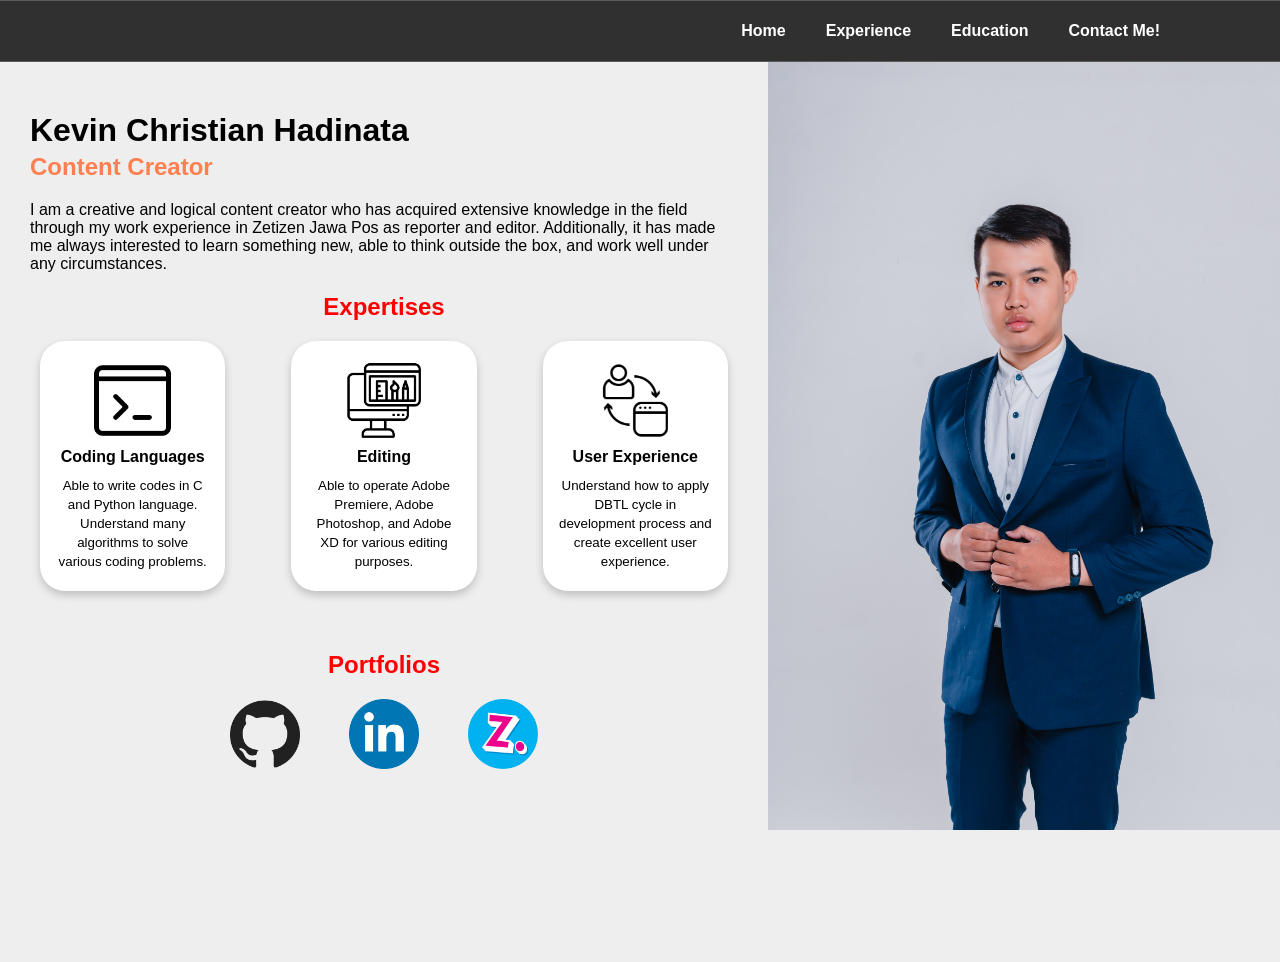
==== index.html @ bb55a336 "Add files via upload" ====
<!doctype html>

<html>

    <head>
        <title>Kevin Christian Hadinata Page</title>
        <meta name="viewport" content="width=device-width, initial-scale=1.0">
        <link rel="stylesheet" href="css/style.css">
    </head>
    
    <body>
    
    <header>
        <nav>
            <ul class="nav">
                <li><a href="index.html">Home</a></li>
                <li><a href="experience.html">Experience</a></li>
                <li><a href="education.html">Education</a></li>
                <li><a href="contact-me.html">Contact Me!</a></li>
            </ul>
        </nav>
    </header>
        
        
    <div class="profile-img">
        <img src="img/DSC08179.jpg">
    </div>
        
    <div class="profile-info">
        <h1>Kevin Christian Hadinata</h1>
        <h2 style="color:coral">Content Creator</h2>
        
        <p class="about">I am a creative and logical content creator who has acquired extensive knowledge in the field through my work experience in Zetizen Jawa Pos as reporter and editor. Additionally, it has made me always interested to learn something new, able to think outside the box, and work well under any circumstances.</p>

        
        <div style="text-align: center;">
        
        <h2 style="margin-top:20px;">Expertises</h2>
        <div class="row">
        <div class="column" style="float:left;">
            <div class="card">
            <img src="img/code.png">
            <p><b>Coding Languages</b></p>
            <small>Able to write codes in C and Python language. Understand many algorithms to solve various coding problems.</small>
        </div>
        </div>
        <div class="column" style="margin: 0 auto;float:none;display: inline-block;">
            <div class="card">
        <img src="img/graphic-design.png">
            <p><b>Editing</b></p>
            <small>Able to operate Adobe Premiere, Adobe Photoshop, and Adobe XD for various editing purposes.</small>
        </div>
        </div>
            
        <div class="column" style="float:right;">
            <div class="card">
        <img src="img/user.png">
            <p><b>User Experience</b></p>
            <small>Understand how to apply DBTL cycle in development process and create excellent user experience.</small>
        </div>
        </div>
        </div>
        </div>
        
        <div class="social-media">
            <h2 style="margin-top:60px;">Portfolios</h2>
            <a href="https://github.com/kevinc45" target="_blank"><img border="0" alt="My Linkedin Page" src="img/logo.png" width="70" height="70" style="float:left; margin: 0px 0px 0px 200px;"></a>
            <a href="https://www.linkedin.com/in/kevinc45/" target="_blank"><img border="0" alt="My Github" src="img/social-linkedin-circle-512.png" width="70" height="70" style="float:none;display: inline-block;"></a>
            <a href="https://zetizen.jawapos.com/profile/public/192" target="_blank"><img border="0" alt="My Writing Portfolio" src="img/zetizenlogo.png" width="70" height="70" style="float:right; margin: 0px 200px 0px 0px;"></a>
        </div>
        
    </div>
    </body>
    
</html>
---- css/style.css ----
*{
    margin:0;
    padding:0;
    box-sizing:border-box;
}

nav{
  width: 100%;
  height: 50px;
  overflow: hidden;
  transition: 0.4s;
  background: rgba(0, 0, 0, .8);
  border-top: 1px solid rgba(255, 255, 255, .2);
  border-bottom: 1px solid rgba(255, 255, 255, .2);
  position: sticky;
  display: block;
  top: 0;
  padding : 30px 100px;
}

nav ul {
  display: flex;
  margin: 0;
  float: right;
}

nav ul li {
  list-style: none;
}

nav ul li a {
  float: right;
  display: block;
  color: #fff;
  padding: 0 20px;
  text-decoration: none;
  font-weight: bold;
  font-family: sans-serif;
  line-height: 0px;
}

nav ul li a:hover{
  color:darkgray;
}

body{
    background: #eee;
    font-family:sans-serif;
}

.profile-img{
    width:40%;
    float:right;
}

.profile-img img{
    max-height: 100%;
    max-width: 100%;
}


.profile-info {
    width:60%;
    height:100vh;
    float:left;
    padding:0 30px;
}

.profile-info h1{
    margin-top:50px;
    margin-bottom:4px;
}

.profile-info h2{
    margin-bottom:20px;
    color: red;
}

.social-media{
    margin-top:20px;
    text-align: center;
}

.social-media a{
  float: none;
  width: 30%;
  padding: 0 15px; 
}

.row img{
    width:50%;
    margin:5px;
    position:relative;
}

.column {
  float: left;
  width: 30%;
  padding: 0 15px;
}

.row {margin: 0 -5px;}

.row:after {
  content: "";
  display: table;
  clear: both;
}

@media screen and (max-width: 600px) {
  .column {
    width: 100%;
    display: block;
    margin-bottom: 20px;
  }
}

.card {
  box-shadow: 0 4px 8px 0 rgba(0, 0, 0, 0.2);
  padding: 16px;
    height: 250px;
  text-align: center;
  background-color: #ffffff;
    border-radius: 25px;
}

.card small{
    padding-top:10px;
    line-height:19px;
    display:block;
}
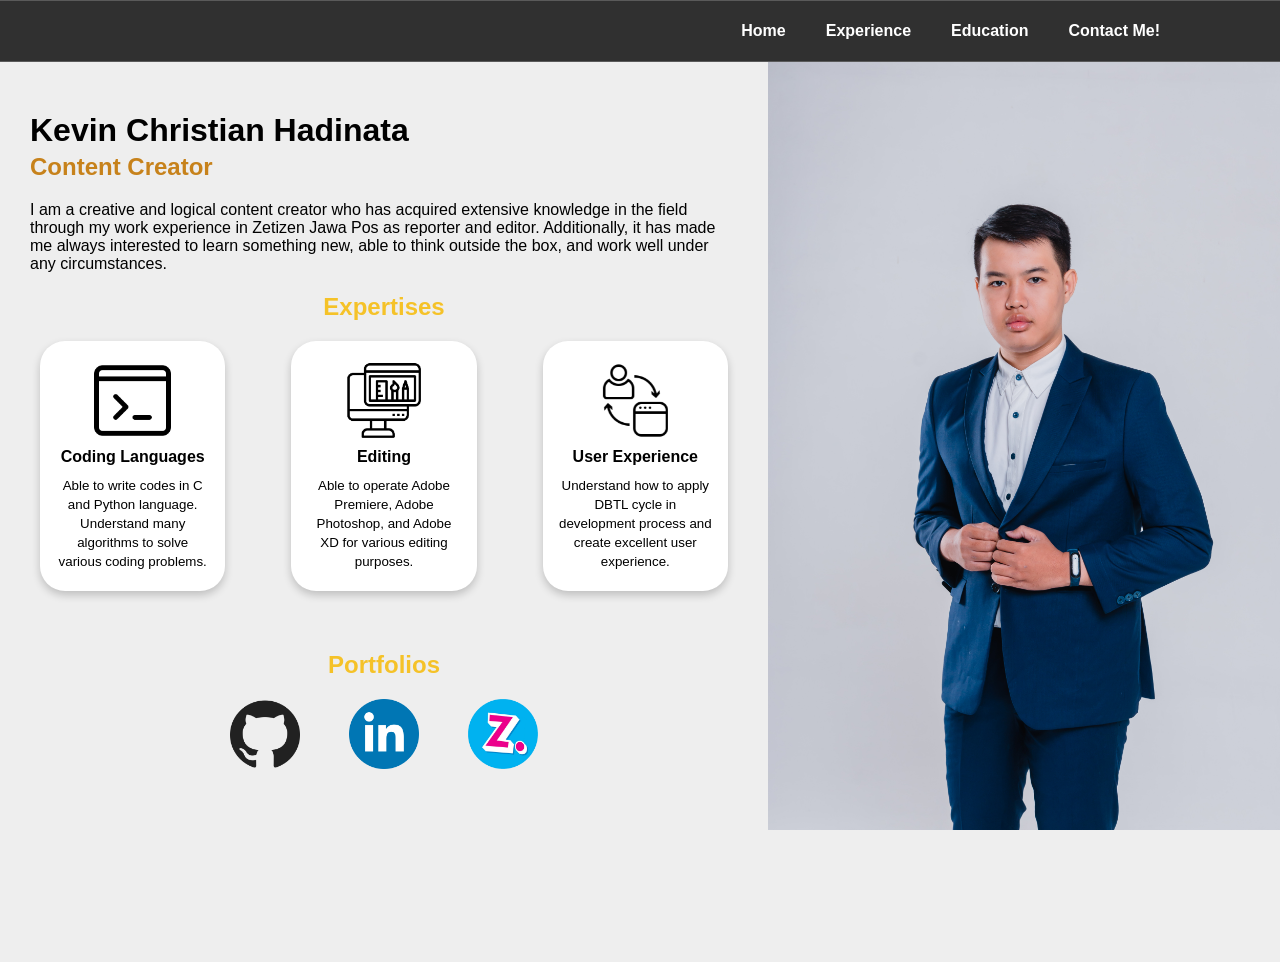
==== commit 10d14b25: "Updating colors" ====
--- a/index.html
+++ b/index.html
@@ -28,7 +28,7 @@
         
     <div class="profile-info">
         <h1>Kevin Christian Hadinata</h1>
-        <h2 style="color:coral">Content Creator</h2>
+        <h2 style="color:#C7821B">Content Creator</h2>
         
         <p class="about">I am a creative and logical content creator who has acquired extensive knowledge in the field through my work experience in Zetizen Jawa Pos as reporter and editor. Additionally, it has made me always interested to learn something new, able to think outside the box, and work well under any circumstances.</p>
 
--- a/css/style.css
+++ b/css/style.css
@@ -73,7 +73,7 @@
 
 .profile-info h2{
     margin-bottom:20px;
-    color: red;
+    color: #F5C228;
 }
 
 .social-media{
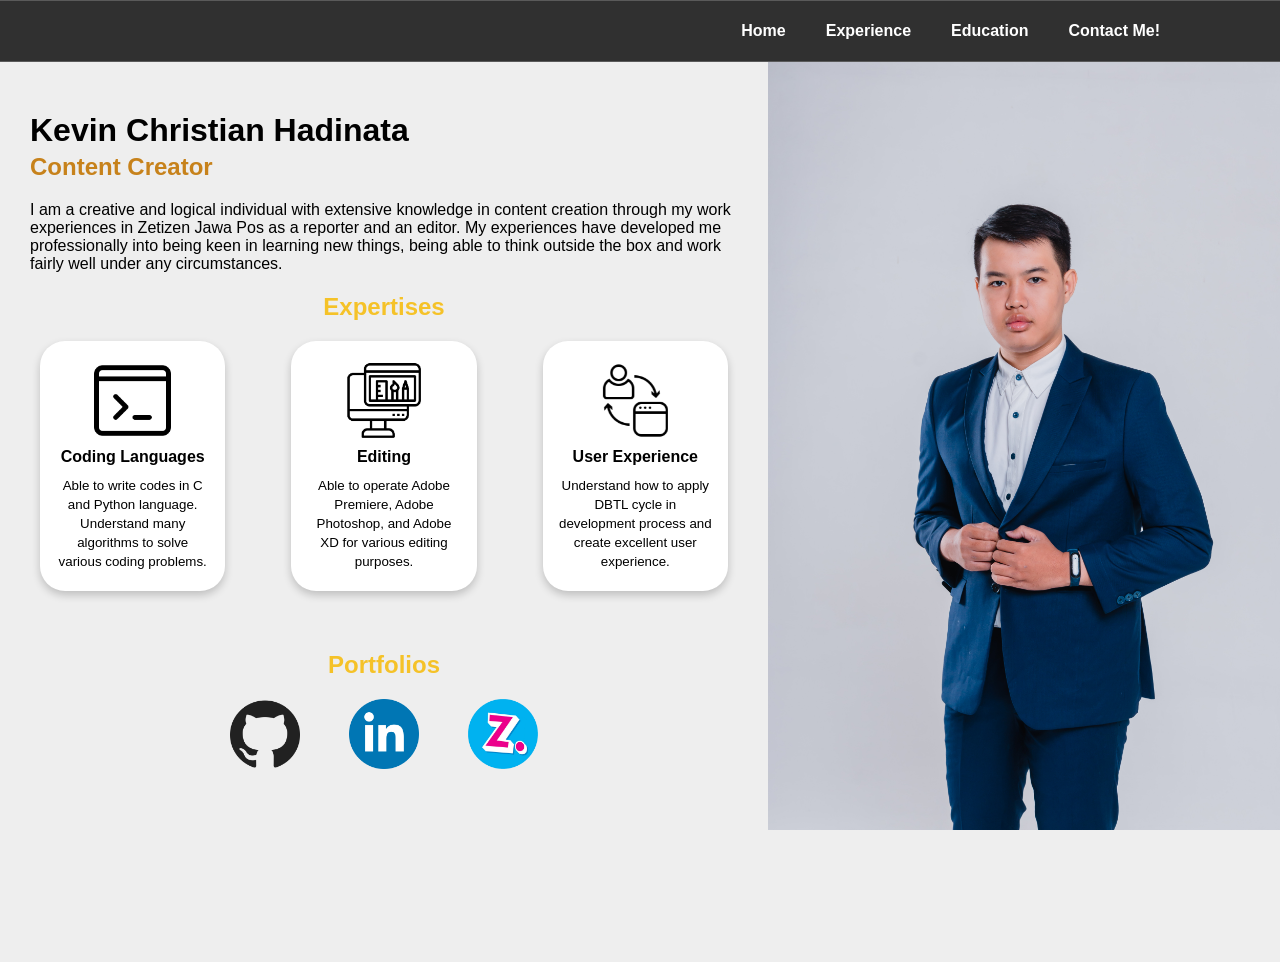
==== commit 8d80922c: "Update index.html" ====
--- a/index.html
+++ b/index.html
@@ -30,7 +30,7 @@
         <h1>Kevin Christian Hadinata</h1>
         <h2 style="color:#C7821B">Content Creator</h2>
         
-        <p class="about">I am a creative and logical content creator who has acquired extensive knowledge in the field through my work experience in Zetizen Jawa Pos as reporter and editor. Additionally, it has made me always interested to learn something new, able to think outside the box, and work well under any circumstances.</p>
+        <p class="about">I am a creative and logical individual with extensive knowledge in content creation through my work experiences in Zetizen Jawa Pos as a reporter and an editor. My experiences have developed me professionally into being keen in learning new things, being able to think outside the box and work fairly well under any circumstances.</p>
 
         
         <div style="text-align: center;">
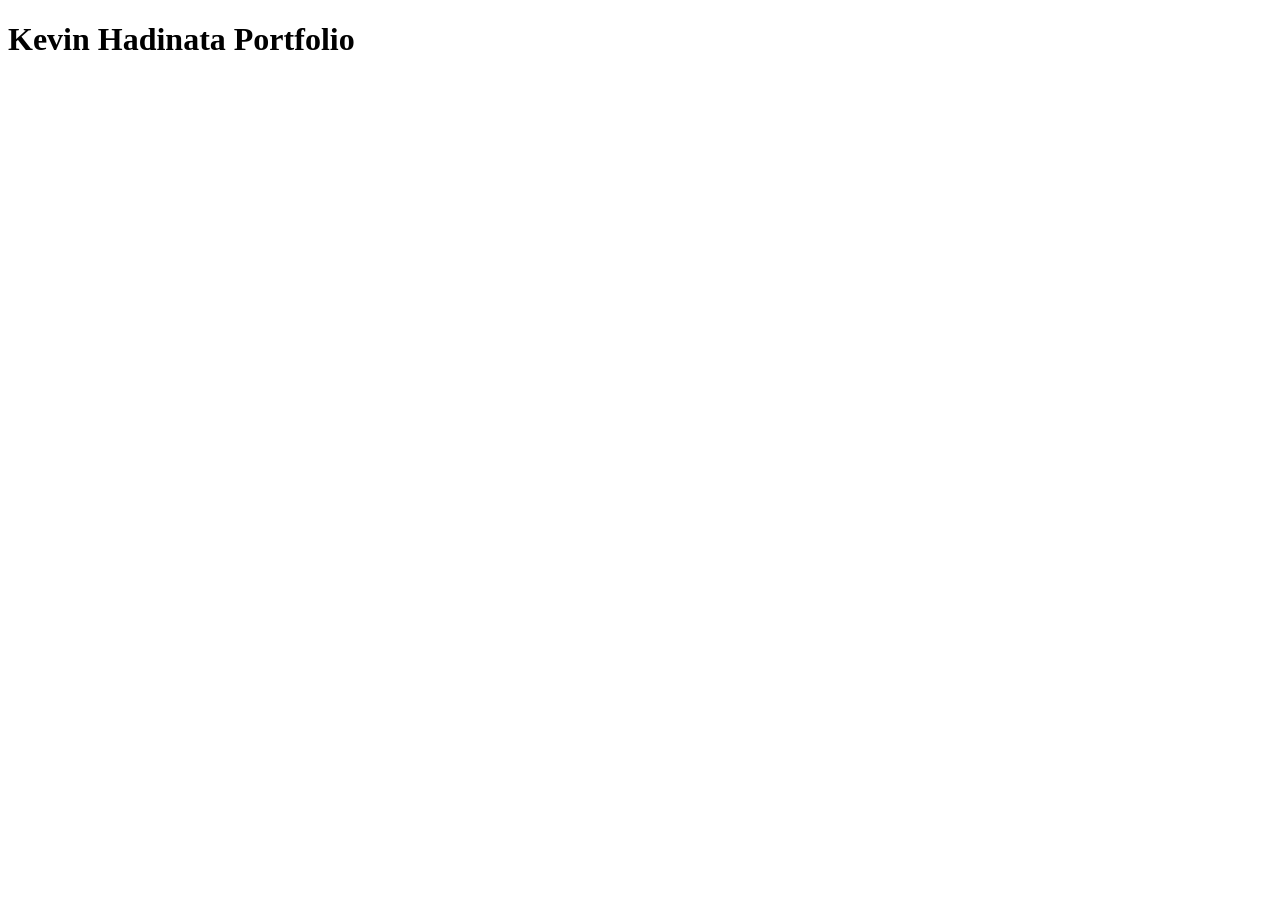
==== commit aad9694e: "Initial Commit" ====
--- a/index.html
+++ b/index.html
@@ -1,75 +1,11 @@
-<!doctype html>
-
-<html>
-
-    <head>
-        <title>Kevin Christian Hadinata Page</title>
-        <meta name="viewport" content="width=device-width, initial-scale=1.0">
-        <link rel="stylesheet" href="css/style.css">
-    </head>
-    
-    <body>
-    
-    <header>
-        <nav>
-            <ul class="nav">
-                <li><a href="index.html">Home</a></li>
-                <li><a href="experience.html">Experience</a></li>
-                <li><a href="education.html">Education</a></li>
-                <li><a href="contact-me.html">Contact Me!</a></li>
-            </ul>
-        </nav>
-    </header>
-        
-        
-    <div class="profile-img">
-        <img src="img/DSC08179.jpg">
-    </div>
-        
-    <div class="profile-info">
-        <h1>Kevin Christian Hadinata</h1>
-        <h2 style="color:#C7821B">Content Creator</h2>
-        
-        <p class="about">I am a creative and logical individual with extensive knowledge in content creation through my work experiences in Zetizen Jawa Pos as a reporter and an editor. My experiences have developed me professionally into being keen in learning new things, being able to think outside the box and work fairly well under any circumstances.</p>
-
-        
-        <div style="text-align: center;">
-        
-        <h2 style="margin-top:20px;">Expertises</h2>
-        <div class="row">
-        <div class="column" style="float:left;">
-            <div class="card">
-            <img src="img/code.png">
-            <p><b>Coding Languages</b></p>
-            <small>Able to write codes in C and Python language. Understand many algorithms to solve various coding problems.</small>
-        </div>
-        </div>
-        <div class="column" style="margin: 0 auto;float:none;display: inline-block;">
-            <div class="card">
-        <img src="img/graphic-design.png">
-            <p><b>Editing</b></p>
-            <small>Able to operate Adobe Premiere, Adobe Photoshop, and Adobe XD for various editing purposes.</small>
-        </div>
-        </div>
-            
-        <div class="column" style="float:right;">
-            <div class="card">
-        <img src="img/user.png">
-            <p><b>User Experience</b></p>
-            <small>Understand how to apply DBTL cycle in development process and create excellent user experience.</small>
-        </div>
-        </div>
-        </div>
-        </div>
-        
-        <div class="social-media">
-            <h2 style="margin-top:60px;">Portfolios</h2>
-            <a href="https://github.com/kevinc45" target="_blank"><img border="0" alt="My Linkedin Page" src="img/logo.png" width="70" height="70" style="float:left; margin: 0px 0px 0px 200px;"></a>
-            <a href="https://www.linkedin.com/in/kevinc45/" target="_blank"><img border="0" alt="My Github" src="img/social-linkedin-circle-512.png" width="70" height="70" style="float:none;display: inline-block;"></a>
-            <a href="https://zetizen.jawapos.com/profile/public/192" target="_blank"><img border="0" alt="My Writing Portfolio" src="img/zetizenlogo.png" width="70" height="70" style="float:right; margin: 0px 200px 0px 0px;"></a>
-        </div>
-        
-    </div>
-    </body>
-    
-</html>+<!DOCTYPE html>
+<html lang="en">
+<head>
+    <meta charset="UTF-8">
+    <meta name="viewport" content="width=device-width, initial-scale=1.0">
+    <title>Document</title>
+</head>
+<body>
+    <h1>Kevin Hadinata Portfolio</h1>
+</body>
+</html>
